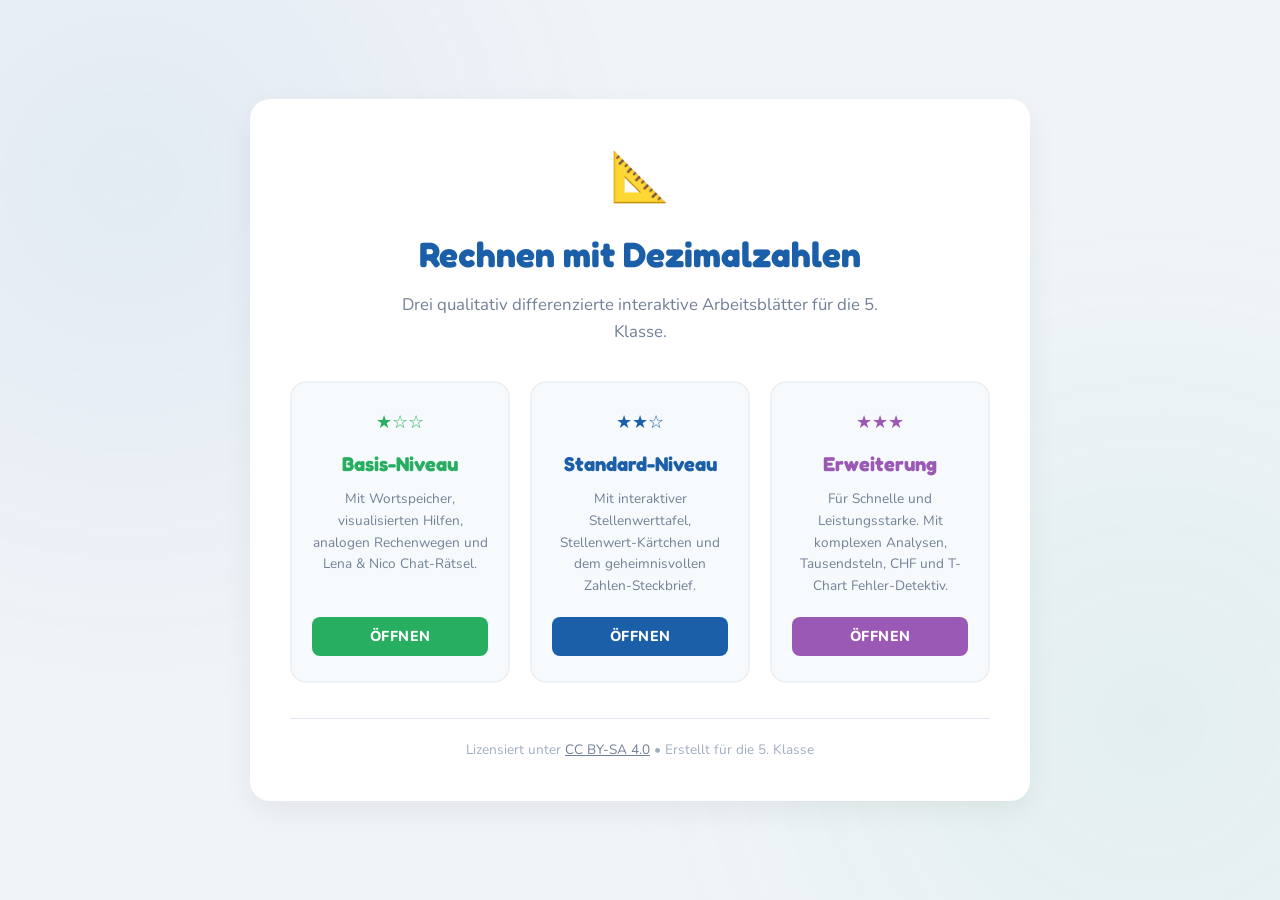
==== index.html @ 71995abe "Add portal landing page index.html to resolve 404" ====
<!DOCTYPE html>
<html lang="de">
<head>
  <meta charset="UTF-8">
  <meta name="viewport" content="width=device-width, initial-scale=1.0">
  <title>Dezimalzahlen-Arbeitsblätter Portal</title>
  <link href="https://fonts.googleapis.com/css2?family=Fredoka+One&family=Nunito:wght@400;600;700;800&display=swap" rel="stylesheet">
  <style>
    *, *::before, *::after {
      box-sizing: border-box;
      margin: 0;
      padding: 0;
    }
    body {
      font-family: 'Nunito', sans-serif;
      background: #f0f4f8;
      color: #2c3e50;
      line-height: 1.6;
      display: flex;
      justify-content: center;
      align-items: center;
      min-height: 100vh;
      padding: 20px;
    }
    /* Decorative backgrounds */
    body::before {
      content: '';
      position: fixed;
      inset: 0;
      background:
        radial-gradient(circle at 10% 20%, rgba(26,95,168,.06) 0, transparent 40%),
        radial-gradient(circle at 90% 80%, rgba(39,174,96,.06) 0, transparent 40%);
      pointer-events: none;
      z-index: 0;
    }
    .portal-card {
      background: white;
      width: 100%;
      max-width: 780px;
      border-radius: 20px;
      padding: 40px;
      box-shadow: 0 10px 30px rgba(0,0,0,0.06);
      position: relative;
      z-index: 1;
      text-align: center;
    }
    .portal-header {
      margin-bottom: 35px;
    }
    .portal-icon {
      font-size: 3rem;
      margin-bottom: 10px;
      display: inline-block;
      animation: bounce 2s infinite;
    }
    .portal-title {
      font-family: 'Fredoka One', cursive;
      font-size: 2.2rem;
      color: #1a5fa8;
      margin-bottom: 10px;
    }
    .portal-subtitle {
      font-size: 1.05rem;
      color: #718096;
      max-width: 500px;
      margin: 0 auto;
    }
    .levels-grid {
      display: grid;
      grid-template-columns: repeat(3, 1fr);
      gap: 20px;
      margin-bottom: 35px;
    }
    @media (max-width: 640px) {
      .levels-grid {
        grid-template-columns: 1fr;
      }
    }
    .level-card {
      background: #f7fafc;
      border: 2px solid #edf2f7;
      border-radius: 16px;
      padding: 25px 20px;
      text-decoration: none;
      color: inherit;
      transition: all 0.3s cubic-bezier(0.4, 0, 0.2, 1);
      display: flex;
      flex-direction: column;
      justify-content: space-between;
      height: 100%;
      position: relative;
      overflow: hidden;
    }
    .level-card::after {
      content: '';
      position: absolute;
      bottom: 0;
      left: 0;
      right: 0;
      height: 4px;
      background: transparent;
      transition: background-color 0.3s;
    }
    /* Specific Level Colors */
    .level-basis:hover {
      border-color: #27ae60;
      transform: translateY(-5px);
      box-shadow: 0 10px 20px rgba(39,174,96,0.08);
    }
    .level-basis:hover::after { background-color: #27ae60; }
    
    .level-standard:hover {
      border-color: #1a5fa8;
      transform: translateY(-5px);
      box-shadow: 0 10px 20px rgba(26,95,168,0.08);
    }
    .level-standard:hover::after { background-color: #1a5fa8; }
    
    .level-erweiterung:hover {
      border-color: #9b59b6;
      transform: translateY(-5px);
      box-shadow: 0 10px 20px rgba(155,89,182,0.08);
    }
    .level-erweiterung:hover::after { background-color: #9b59b6; }

    .level-stars {
      font-size: 1.1rem;
      margin-bottom: 12px;
    }
    .level-basis .level-stars { color: #27ae60; }
    .level-standard .level-stars { color: #1a5fa8; }
    .level-erweiterung .level-stars { color: #9b59b6; }

    .level-name {
      font-family: 'Fredoka One', cursive;
      font-size: 1.25rem;
      margin-bottom: 8px;
    }
    .level-basis .level-name { color: #27ae60; }
    .level-standard .level-name { color: #1a5fa8; }
    .level-erweiterung .level-name { color: #9b59b6; }

    .level-desc {
      font-size: 0.85rem;
      color: #718096;
      margin-bottom: 20px;
      flex: 1;
    }
    .level-btn {
      font-size: 0.9rem;
      font-weight: 800;
      padding: 8px 16px;
      border-radius: 8px;
      color: white;
      text-transform: uppercase;
      letter-spacing: 0.5px;
      transition: opacity 0.2s;
    }
    .level-basis .level-btn { background: #27ae60; }
    .level-standard .level-btn { background: #1a5fa8; }
    .level-erweiterung .level-btn { background: #9b59b6; }
    
    .level-card:hover .level-btn {
      opacity: 0.9;
    }

    .portal-footer {
      border-top: 1px solid #e2e8f0;
      padding-top: 20px;
      font-size: 0.85rem;
      color: #a0aec0;
    }
    .portal-footer a {
      color: #718096;
      text-decoration: underline;
    }

    @keyframes bounce {
      0%, 100% { transform: translateY(0); }
      50% { transform: translateY(-8px); }
    }
  </style>
</head>
<body>

  <div class="portal-card">
    <div class="portal-header">
      <span class="portal-icon">📐</span>
      <h1 class="portal-title">Rechnen mit Dezimalzahlen</h1>
      <p class="portal-subtitle">Drei qualitativ differenzierte interaktive Arbeitsblätter für die 5. Klasse.</p>
    </div>

    <div class="levels-grid">
      <!-- Basis -->
      <a href="dezimal_arbeitsblatt_basis.html" class="level-card level-basis">
        <div>
          <div class="level-stars">★☆☆</div>
          <h2 class="level-name">Basis-Niveau</h2>
          <p class="level-desc">Mit Wortspeicher, visualisierten Hilfen, analogen Rechenwegen und Lena &amp; Nico Chat-Rätsel.</p>
        </div>
        <span class="level-btn">Öffnen</span>
      </a>

      <!-- Standard -->
      <a href="dezimal_arbeitsblatt_standard.html" class="level-card level-standard">
        <div>
          <div class="level-stars">★★☆</div>
          <h2 class="level-name">Standard-Niveau</h2>
          <p class="level-desc">Mit interaktiver Stellenwerttafel, Stellenwert-Kärtchen und dem geheimnisvollen Zahlen-Steckbrief.</p>
        </div>
        <span class="level-btn">Öffnen</span>
      </a>

      <!-- Erweiterung -->
      <a href="dezimal_arbeitsblatt_erweiterung.html" class="level-card level-erweiterung">
        <div>
          <div class="level-stars">★★★</div>
          <h2 class="level-name">Erweiterung</h2>
          <p class="level-desc">Für Schnelle und Leistungsstarke. Mit komplexen Analysen, Tausendsteln, CHF und T-Chart Fehler-Detektiv.</p>
        </div>
        <span class="level-btn">Öffnen</span>
      </a>
    </div>

    <div class="portal-footer">
      Lizensiert unter <a href="https://creativecommons.org/licenses/by-sa/4.0/deed.de">CC BY-SA 4.0</a> • Erstellt für die 5. Klasse
    </div>
  </div>

</body>
</html>
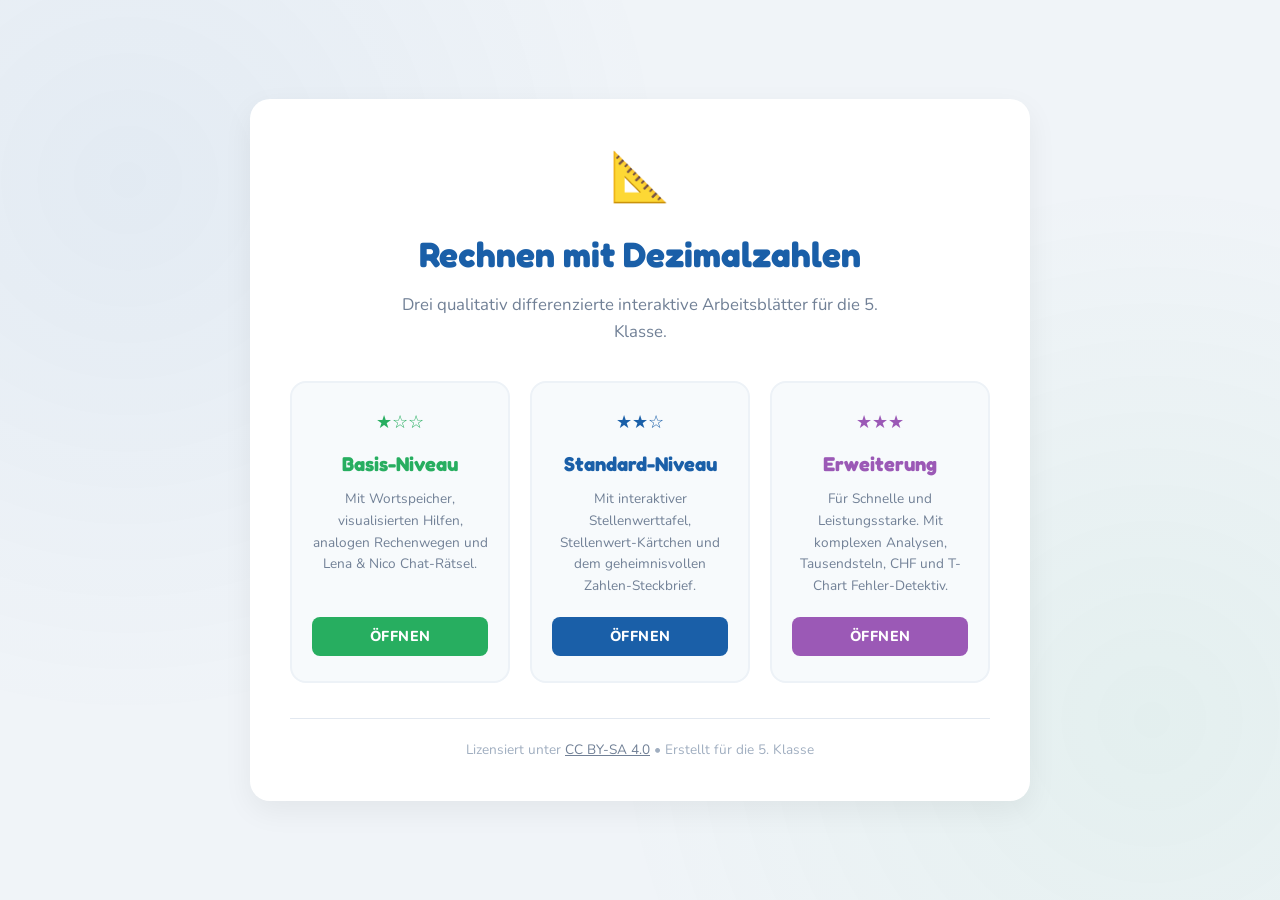
==== commit a4a98675: "Move all worksheet and Wissens-page files to new structure mathematik/AB-Dezimal/ and add root redir" ====
--- a/index.html
+++ b/index.html
@@ -2,230 +2,13 @@
 <html lang="de">
 <head>
   <meta charset="UTF-8">
-  <meta name="viewport" content="width=device-width, initial-scale=1.0">
-  <title>Dezimalzahlen-Arbeitsblätter Portal</title>
-  <link href="https://fonts.googleapis.com/css2?family=Fredoka+One&family=Nunito:wght@400;600;700;800&display=swap" rel="stylesheet">
-  <style>
-    *, *::before, *::after {
-      box-sizing: border-box;
-      margin: 0;
-      padding: 0;
-    }
-    body {
-      font-family: 'Nunito', sans-serif;
-      background: #f0f4f8;
-      color: #2c3e50;
-      line-height: 1.6;
-      display: flex;
-      justify-content: center;
-      align-items: center;
-      min-height: 100vh;
-      padding: 20px;
-    }
-    /* Decorative backgrounds */
-    body::before {
-      content: '';
-      position: fixed;
-      inset: 0;
-      background:
-        radial-gradient(circle at 10% 20%, rgba(26,95,168,.06) 0, transparent 40%),
-        radial-gradient(circle at 90% 80%, rgba(39,174,96,.06) 0, transparent 40%);
-      pointer-events: none;
-      z-index: 0;
-    }
-    .portal-card {
-      background: white;
-      width: 100%;
-      max-width: 780px;
-      border-radius: 20px;
-      padding: 40px;
-      box-shadow: 0 10px 30px rgba(0,0,0,0.06);
-      position: relative;
-      z-index: 1;
-      text-align: center;
-    }
-    .portal-header {
-      margin-bottom: 35px;
-    }
-    .portal-icon {
-      font-size: 3rem;
-      margin-bottom: 10px;
-      display: inline-block;
-      animation: bounce 2s infinite;
-    }
-    .portal-title {
-      font-family: 'Fredoka One', cursive;
-      font-size: 2.2rem;
-      color: #1a5fa8;
-      margin-bottom: 10px;
-    }
-    .portal-subtitle {
-      font-size: 1.05rem;
-      color: #718096;
-      max-width: 500px;
-      margin: 0 auto;
-    }
-    .levels-grid {
-      display: grid;
-      grid-template-columns: repeat(3, 1fr);
-      gap: 20px;
-      margin-bottom: 35px;
-    }
-    @media (max-width: 640px) {
-      .levels-grid {
-        grid-template-columns: 1fr;
-      }
-    }
-    .level-card {
-      background: #f7fafc;
-      border: 2px solid #edf2f7;
-      border-radius: 16px;
-      padding: 25px 20px;
-      text-decoration: none;
-      color: inherit;
-      transition: all 0.3s cubic-bezier(0.4, 0, 0.2, 1);
-      display: flex;
-      flex-direction: column;
-      justify-content: space-between;
-      height: 100%;
-      position: relative;
-      overflow: hidden;
-    }
-    .level-card::after {
-      content: '';
-      position: absolute;
-      bottom: 0;
-      left: 0;
-      right: 0;
-      height: 4px;
-      background: transparent;
-      transition: background-color 0.3s;
-    }
-    /* Specific Level Colors */
-    .level-basis:hover {
-      border-color: #27ae60;
-      transform: translateY(-5px);
-      box-shadow: 0 10px 20px rgba(39,174,96,0.08);
-    }
-    .level-basis:hover::after { background-color: #27ae60; }
-    
-    .level-standard:hover {
-      border-color: #1a5fa8;
-      transform: translateY(-5px);
-      box-shadow: 0 10px 20px rgba(26,95,168,0.08);
-    }
-    .level-standard:hover::after { background-color: #1a5fa8; }
-    
-    .level-erweiterung:hover {
-      border-color: #9b59b6;
-      transform: translateY(-5px);
-      box-shadow: 0 10px 20px rgba(155,89,182,0.08);
-    }
-    .level-erweiterung:hover::after { background-color: #9b59b6; }
-
-    .level-stars {
-      font-size: 1.1rem;
-      margin-bottom: 12px;
-    }
-    .level-basis .level-stars { color: #27ae60; }
-    .level-standard .level-stars { color: #1a5fa8; }
-    .level-erweiterung .level-stars { color: #9b59b6; }
-
-    .level-name {
-      font-family: 'Fredoka One', cursive;
-      font-size: 1.25rem;
-      margin-bottom: 8px;
-    }
-    .level-basis .level-name { color: #27ae60; }
-    .level-standard .level-name { color: #1a5fa8; }
-    .level-erweiterung .level-name { color: #9b59b6; }
-
-    .level-desc {
-      font-size: 0.85rem;
-      color: #718096;
-      margin-bottom: 20px;
-      flex: 1;
-    }
-    .level-btn {
-      font-size: 0.9rem;
-      font-weight: 800;
-      padding: 8px 16px;
-      border-radius: 8px;
-      color: white;
-      text-transform: uppercase;
-      letter-spacing: 0.5px;
-      transition: opacity 0.2s;
-    }
-    .level-basis .level-btn { background: #27ae60; }
-    .level-standard .level-btn { background: #1a5fa8; }
-    .level-erweiterung .level-btn { background: #9b59b6; }
-    
-    .level-card:hover .level-btn {
-      opacity: 0.9;
-    }
-
-    .portal-footer {
-      border-top: 1px solid #e2e8f0;
-      padding-top: 20px;
-      font-size: 0.85rem;
-      color: #a0aec0;
-    }
-    .portal-footer a {
-      color: #718096;
-      text-decoration: underline;
-    }
-
-    @keyframes bounce {
-      0%, 100% { transform: translateY(0); }
-      50% { transform: translateY(-8px); }
-    }
-  </style>
+  <meta http-equiv="refresh" content="0; url=mathematik/AB-Dezimal/">
+  <title>Weiterleitung...</title>
+  <script>
+    window.location.href = "mathematik/AB-Dezimal/";
+  </script>
 </head>
 <body>
-
-  <div class="portal-card">
-    <div class="portal-header">
-      <span class="portal-icon">📐</span>
-      <h1 class="portal-title">Rechnen mit Dezimalzahlen</h1>
-      <p class="portal-subtitle">Drei qualitativ differenzierte interaktive Arbeitsblätter für die 5. Klasse.</p>
-    </div>
-
-    <div class="levels-grid">
-      <!-- Basis -->
-      <a href="dezimal_arbeitsblatt_basis.html" class="level-card level-basis">
-        <div>
-          <div class="level-stars">★☆☆</div>
-          <h2 class="level-name">Basis-Niveau</h2>
-          <p class="level-desc">Mit Wortspeicher, visualisierten Hilfen, analogen Rechenwegen und Lena &amp; Nico Chat-Rätsel.</p>
-        </div>
-        <span class="level-btn">Öffnen</span>
-      </a>
-
-      <!-- Standard -->
-      <a href="dezimal_arbeitsblatt_standard.html" class="level-card level-standard">
-        <div>
-          <div class="level-stars">★★☆</div>
-          <h2 class="level-name">Standard-Niveau</h2>
-          <p class="level-desc">Mit interaktiver Stellenwerttafel, Stellenwert-Kärtchen und dem geheimnisvollen Zahlen-Steckbrief.</p>
-        </div>
-        <span class="level-btn">Öffnen</span>
-      </a>
-
-      <!-- Erweiterung -->
-      <a href="dezimal_arbeitsblatt_erweiterung.html" class="level-card level-erweiterung">
-        <div>
-          <div class="level-stars">★★★</div>
-          <h2 class="level-name">Erweiterung</h2>
-          <p class="level-desc">Für Schnelle und Leistungsstarke. Mit komplexen Analysen, Tausendsteln, CHF und T-Chart Fehler-Detektiv.</p>
-        </div>
-        <span class="level-btn">Öffnen</span>
-      </a>
-    </div>
-
-    <div class="portal-footer">
-      Lizensiert unter <a href="https://creativecommons.org/licenses/by-sa/4.0/deed.de">CC BY-SA 4.0</a> • Erstellt für die 5. Klasse
-    </div>
-  </div>
-
+  <p>Falls Sie nicht automatisch weitergeleitet werden, klicken Sie bitte <a href="mathematik/AB-Dezimal/">hier</a>.</p>
 </body>
 </html>
